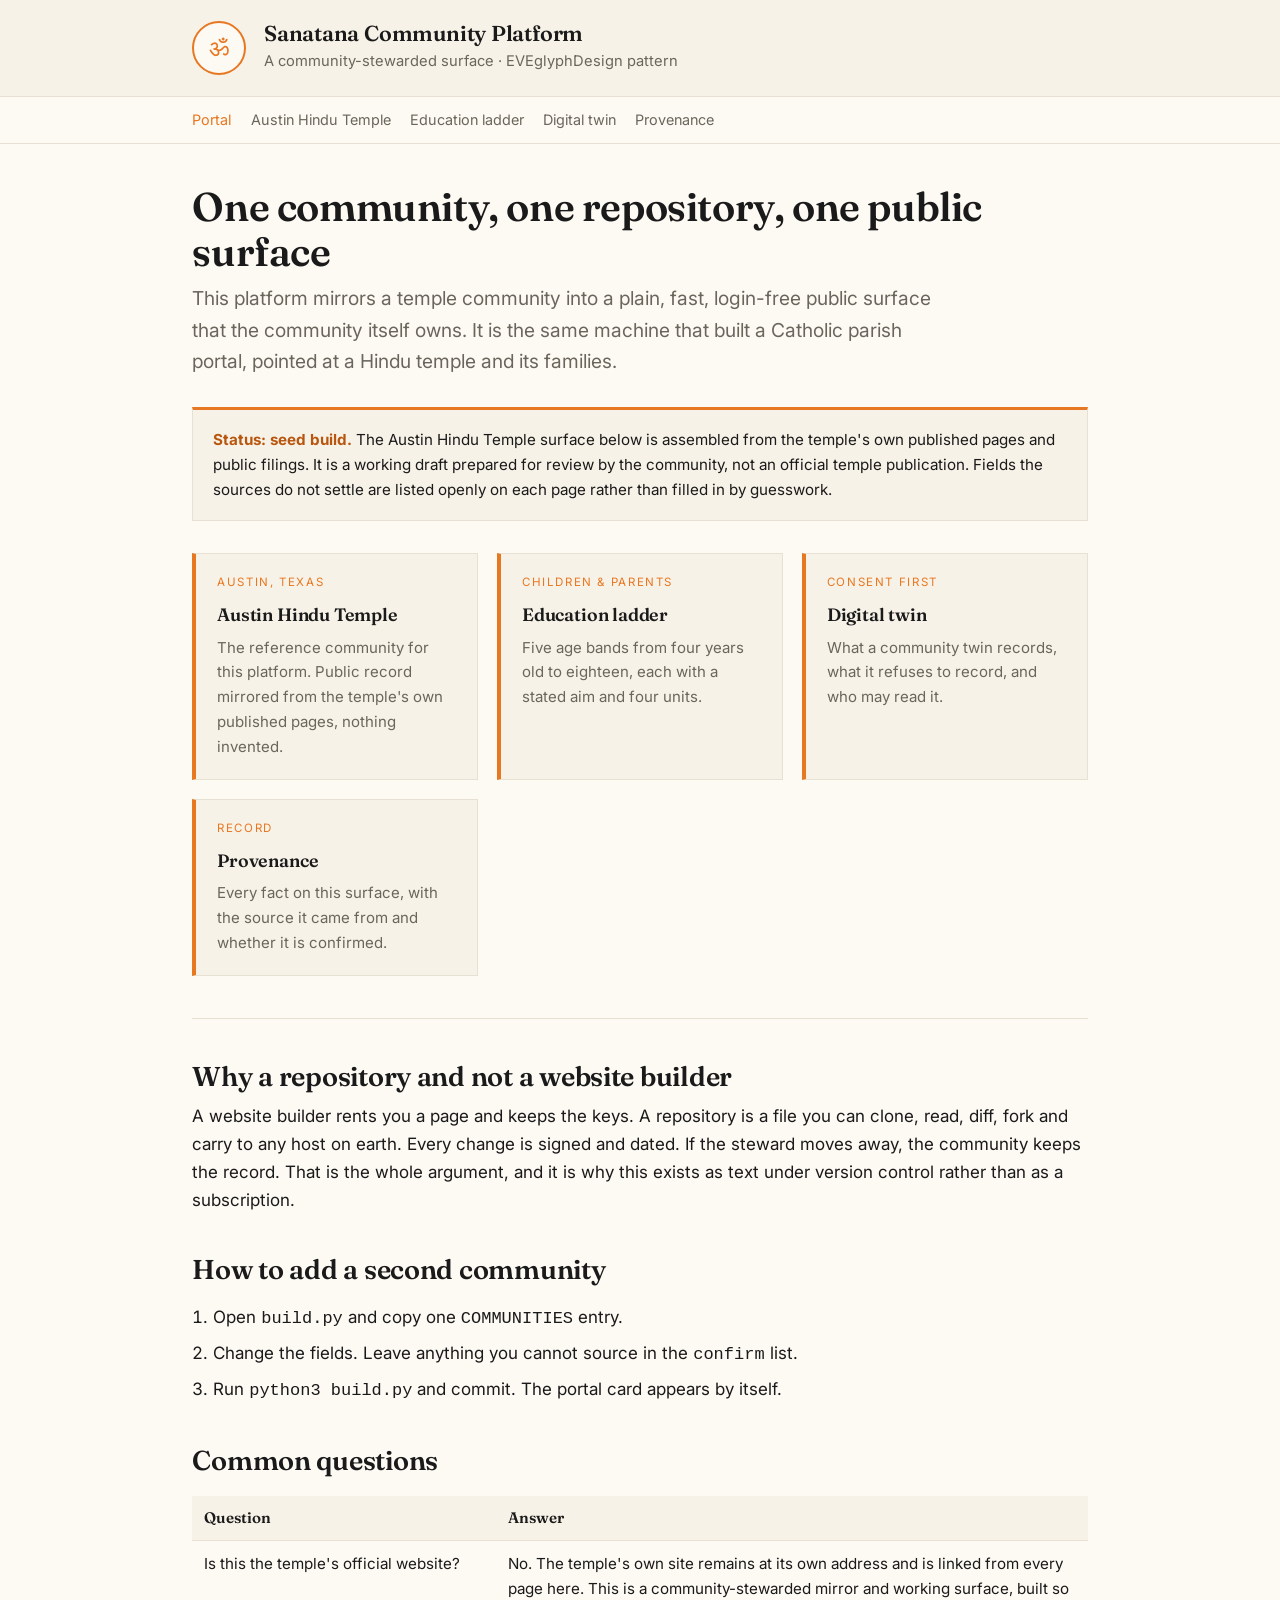
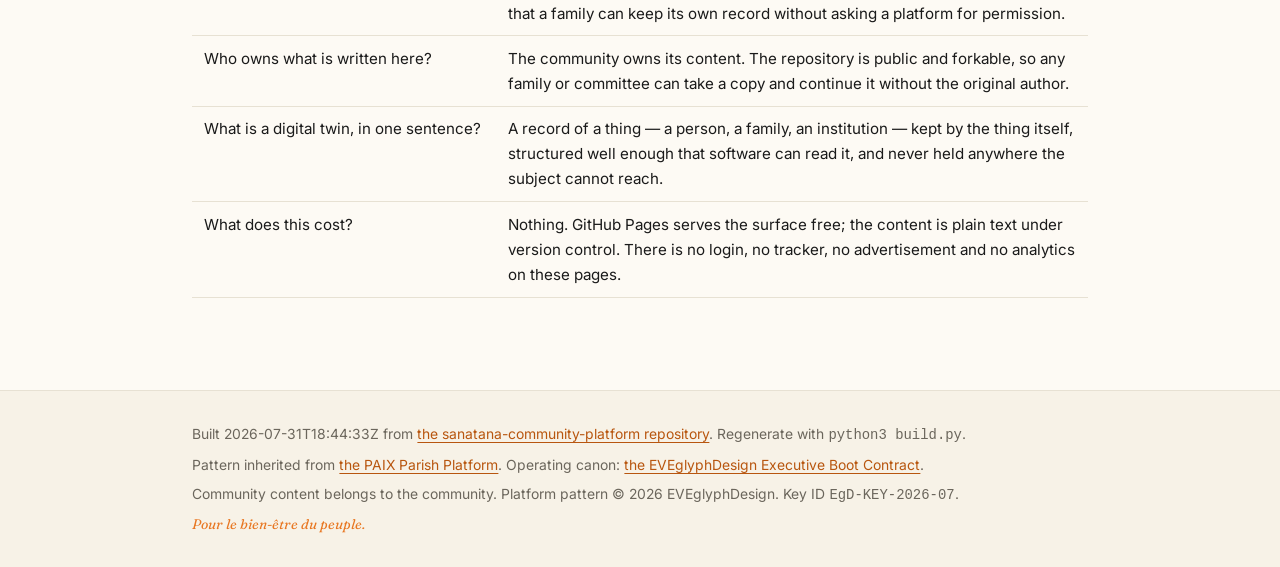
==== index.html @ 802705ab "Seed build: Sanatana Community Platform — Austin Hindu Temple reference surface, education ladder, d" ====
<!DOCTYPE html>
<html lang="en">
<head>
<meta charset="utf-8">
<meta name="viewport" content="width=device-width, initial-scale=1">
<title>Portal — Sanatana Community Platform</title>
<meta name="description" content="A community-stewarded public surface for temple communities.">
<link rel="preconnect" href="https://fonts.googleapis.com">
<link rel="preconnect" href="https://fonts.gstatic.com" crossorigin>
<link href="https://fonts.googleapis.com/css2?family=Fraunces:wght@400;600;700&amp;family=Inter:wght@400;500;600&amp;display=swap" rel="stylesheet">
<link rel="stylesheet" href="assets/style.css">
</head>
<body>
<header class="masthead">
  <div class="wrap">
    <div class="mark">&#2384;</div>
    <div>
      <h1>Sanatana Community Platform</h1>
      <p class="sub">A community-stewarded surface &middot; EVEglyphDesign pattern</p>
    </div>
  </div>
</header>
<nav class="bar">
  <div class="wrap">
      <a href="index.html" aria-current="page">Portal</a>
      <a href="austin-hindu-temple/index.html">Austin Hindu Temple</a>
      <a href="education/index.html">Education ladder</a>
      <a href="twin/index.html">Digital twin</a>
      <a href="provenance/index.html">Provenance</a>
  </div>
</nav>
<main>
  <div class="wrap">
    <h1>One community, one repository, one public surface</h1>
    <p class="lead">This platform mirrors a temple community into a plain, fast, login-free
    public surface that the community itself owns. It is the same machine that built a
    Catholic parish portal, pointed at a Hindu temple and its families.</p>

    <div class="note">
      <strong>Status: seed build.</strong> The Austin Hindu Temple surface below is assembled
      from the temple's own published pages and public filings. It is a working draft prepared
      for review by the community, not an official temple publication. Fields the sources do
      not settle are listed openly on each page rather than filled in by guesswork.
    </div>

    <div class="grid">
    <a class="card" href="austin-hindu-temple/index.html">
      <span class="kicker">Austin, Texas</span>
      <h3>Austin Hindu Temple</h3>
      <p>The reference community for this platform. Public record mirrored from the temple's own published pages, nothing invented.</p>
    </a>
    <a class="card" href="education/index.html">
      <span class="kicker">Children &amp; parents</span>
      <h3>Education ladder</h3>
      <p>Five age bands from four years old to eighteen, each with a stated aim and four units.</p>
    </a>
    <a class="card" href="twin/index.html">
      <span class="kicker">Consent first</span>
      <h3>Digital twin</h3>
      <p>What a community twin records, what it refuses to record, and who may read it.</p>
    </a>
    <a class="card" href="provenance/index.html">
      <span class="kicker">Record</span>
      <h3>Provenance</h3>
      <p>Every fact on this surface, with the source it came from and whether it is confirmed.</p>
    </a>
    </div>

    <hr class="rule">

    <h2>Why a repository and not a website builder</h2>
    <p>A website builder rents you a page and keeps the keys. A repository is a file you can
    clone, read, diff, fork and carry to any host on earth. Every change is signed and dated.
    If the steward moves away, the community keeps the record. That is the whole argument, and
    it is why this exists as text under version control rather than as a subscription.</p>

    <h2>How to add a second community</h2>
    <ol>
      <li>Open <code>build.py</code> and copy one <code>COMMUNITIES</code> entry.</li>
      <li>Change the fields. Leave anything you cannot source in the <code>confirm</code> list.</li>
      <li>Run <code>python3 build.py</code> and commit. The portal card appears by itself.</li>
    </ol>

    <h2>Common questions</h2>
    <table>
      <tr><th style="width:34%">Question</th><th>Answer</th></tr>
      <tr><td>Is this the temple's official website?</td><td>No. The temple's own site remains at its own address and is linked from every page here. This is a community-stewarded mirror and working surface, built so that a family can keep its own record without asking a platform for permission.</td></tr>
      <tr><td>Who owns what is written here?</td><td>The community owns its content. The repository is public and forkable, so any family or committee can take a copy and continue it without the original author.</td></tr>
      <tr><td>What is a digital twin, in one sentence?</td><td>A record of a thing — a person, a family, an institution — kept by the thing itself, structured well enough that software can read it, and never held anywhere the subject cannot reach.</td></tr>
      <tr><td>What does this cost?</td><td>Nothing. GitHub Pages serves the surface free; the content is plain text under version control. There is no login, no tracker, no advertisement and no analytics on these pages.</td></tr>
    </table>

  </div>
</main>
<footer class="foot">
  <div class="wrap">
    <p>Built 2026-07-31T18:44:33Z from <a href="https://github.com/EVEglyphDesign/sanatana-community-platform">the sanatana-community-platform repository</a>. Regenerate with <code>python3 build.py</code>.</p>
    <p>Pattern inherited from <a href="https://github.com/EVEglyphDesign/paix-parish-platform">the PAIX Parish Platform</a>. Operating canon: <a href="https://eveglyphdesign.github.io/eve-glyph-boot-contract/">the EVEglyphDesign Executive Boot Contract</a>.</p>
    <p>Community content belongs to the community. Platform pattern &copy; 2026 EVEglyphDesign. Key ID <code>EgD-KEY-2026-07</code>.</p>
    <p class="mark-line">Pour le bien-&ecirc;tre du peuple.</p>
  </div>
</footer>
</body>
</html>
---- assets/style.css ----
/* Sanatana Community Platform — EVEglyphDesign canon
   Palette, typography and spacing per EgD-BOOT-001 §4.
   Cream and orange. Fraunces display, Inter body. No teal, no navy-and-gold. */

:root {
  --cream: #fdfaf4;
  --cream-2: #f7f2e7;
  --ink: #1a1a1a;
  --line: #e7e1d3;
  --mute: #6b665c;
  --accent: #e87722;
}

* { box-sizing: border-box; }
html { scroll-behavior: smooth; }

body {
  margin: 0;
  background: var(--cream);
  color: var(--ink);
  font-family: 'Inter', -apple-system, BlinkMacSystemFont, 'Segoe UI', sans-serif;
  font-size: 17px;
  line-height: 1.65;
  -webkit-font-smoothing: antialiased;
}

h1, h2, h3, h4 {
  font-family: 'Fraunces', Georgia, 'Times New Roman', serif;
  font-weight: 600;
  letter-spacing: -0.01em;
  color: var(--ink);
  margin-top: 0;
}
h1 { font-size: 2.5rem; line-height: 1.12; margin-bottom: 0.5rem; }
h2 { font-size: 1.7rem; line-height: 1.2; margin: 2.4rem 0 0.6rem; }
h3 { font-size: 1.2rem; margin: 1.6rem 0 0.4rem; }

p { margin: 0 0 1rem; }
a { color: #b8560f; text-decoration: underline; text-decoration-thickness: 1px; text-underline-offset: 3px; }
a:hover { color: var(--accent); }

.wrap { max-width: 940px; margin: 0 auto; padding: 0 1.4rem; }

/* Header */
.masthead {
  background: var(--cream-2);
  border-bottom: 1px solid var(--line);
}
.masthead .wrap {
  display: flex; align-items: center; gap: 1.1rem;
  padding-top: 1.3rem; padding-bottom: 1.3rem;
}
.mark {
  width: 54px; height: 54px; flex: 0 0 54px;
  border: 2px solid var(--accent); border-radius: 50%;
  display: grid; place-items: center;
  font-family: 'Fraunces', Georgia, serif; font-size: 1.5rem; color: var(--accent);
  background: var(--cream);
}
.masthead h1 { font-size: 1.35rem; margin: 0; }
.masthead .sub { font-size: 0.92rem; color: var(--mute); margin: 0.15rem 0 0; }

nav.bar { background: var(--cream); border-bottom: 1px solid var(--line); }
nav.bar .wrap { display: flex; flex-wrap: wrap; gap: 1.2rem; padding: 0.7rem 1.4rem; }
nav.bar a { font-size: 0.9rem; text-decoration: none; color: var(--mute); }
nav.bar a:hover, nav.bar a[aria-current="page"] { color: var(--accent); }

main { padding: 2.6rem 0 4rem; }

.lead { font-size: 1.2rem; color: var(--mute); max-width: 40em; }
.rule { height: 1px; background: var(--line); border: 0; margin: 2.6rem 0; }

/* Cards */
.grid {
  display: grid;
  grid-template-columns: repeat(auto-fit, minmax(270px, 1fr));
  gap: 1.2rem;
  margin: 2rem 0;
}
.card {
  background: var(--cream-2);
  border: 1px solid var(--line);
  border-left: 4px solid var(--accent);
  padding: 1.2rem 1.3rem;
  text-decoration: none; color: var(--ink);
  display: block;
}
.card:hover { background: #f3ecdc; }
.card h3 { margin: 0 0 0.35rem; font-size: 1.12rem; }
.card p { margin: 0; font-size: 0.94rem; color: var(--mute); }
.card .kicker {
  display: block; font-size: 0.72rem; letter-spacing: 0.14em;
  text-transform: uppercase; color: var(--accent); margin-bottom: 0.5rem;
}

/* Tables */
table { width: 100%; border-collapse: collapse; margin: 1.2rem 0 1.8rem; font-size: 0.95rem; }
th, td { text-align: left; padding: 0.6rem 0.7rem; border-bottom: 1px solid var(--line); vertical-align: top; }
th { font-family: 'Fraunces', Georgia, serif; font-weight: 600; background: var(--cream-2); }

/* Callout */
.note {
  background: var(--cream-2);
  border: 1px solid var(--line);
  border-top: 3px solid var(--accent);
  padding: 1.1rem 1.2rem;
  margin: 1.8rem 0;
  font-size: 0.95rem;
}
.note strong { color: #b8560f; }

.term { font-style: italic; }
ul, ol { padding-left: 1.3rem; }
li { margin-bottom: 0.4rem; }

footer.foot {
  background: var(--cream-2);
  border-top: 1px solid var(--line);
  padding: 2rem 0;
  font-size: 0.87rem;
  color: var(--mute);
}
footer.foot .wrap > p { margin: 0 0 0.4rem; }
.mark-line { font-family: 'Fraunces', Georgia, serif; font-style: italic; color: var(--accent); }

@media (max-width: 620px) {
  h1 { font-size: 2rem; }
  body { font-size: 16px; }
}
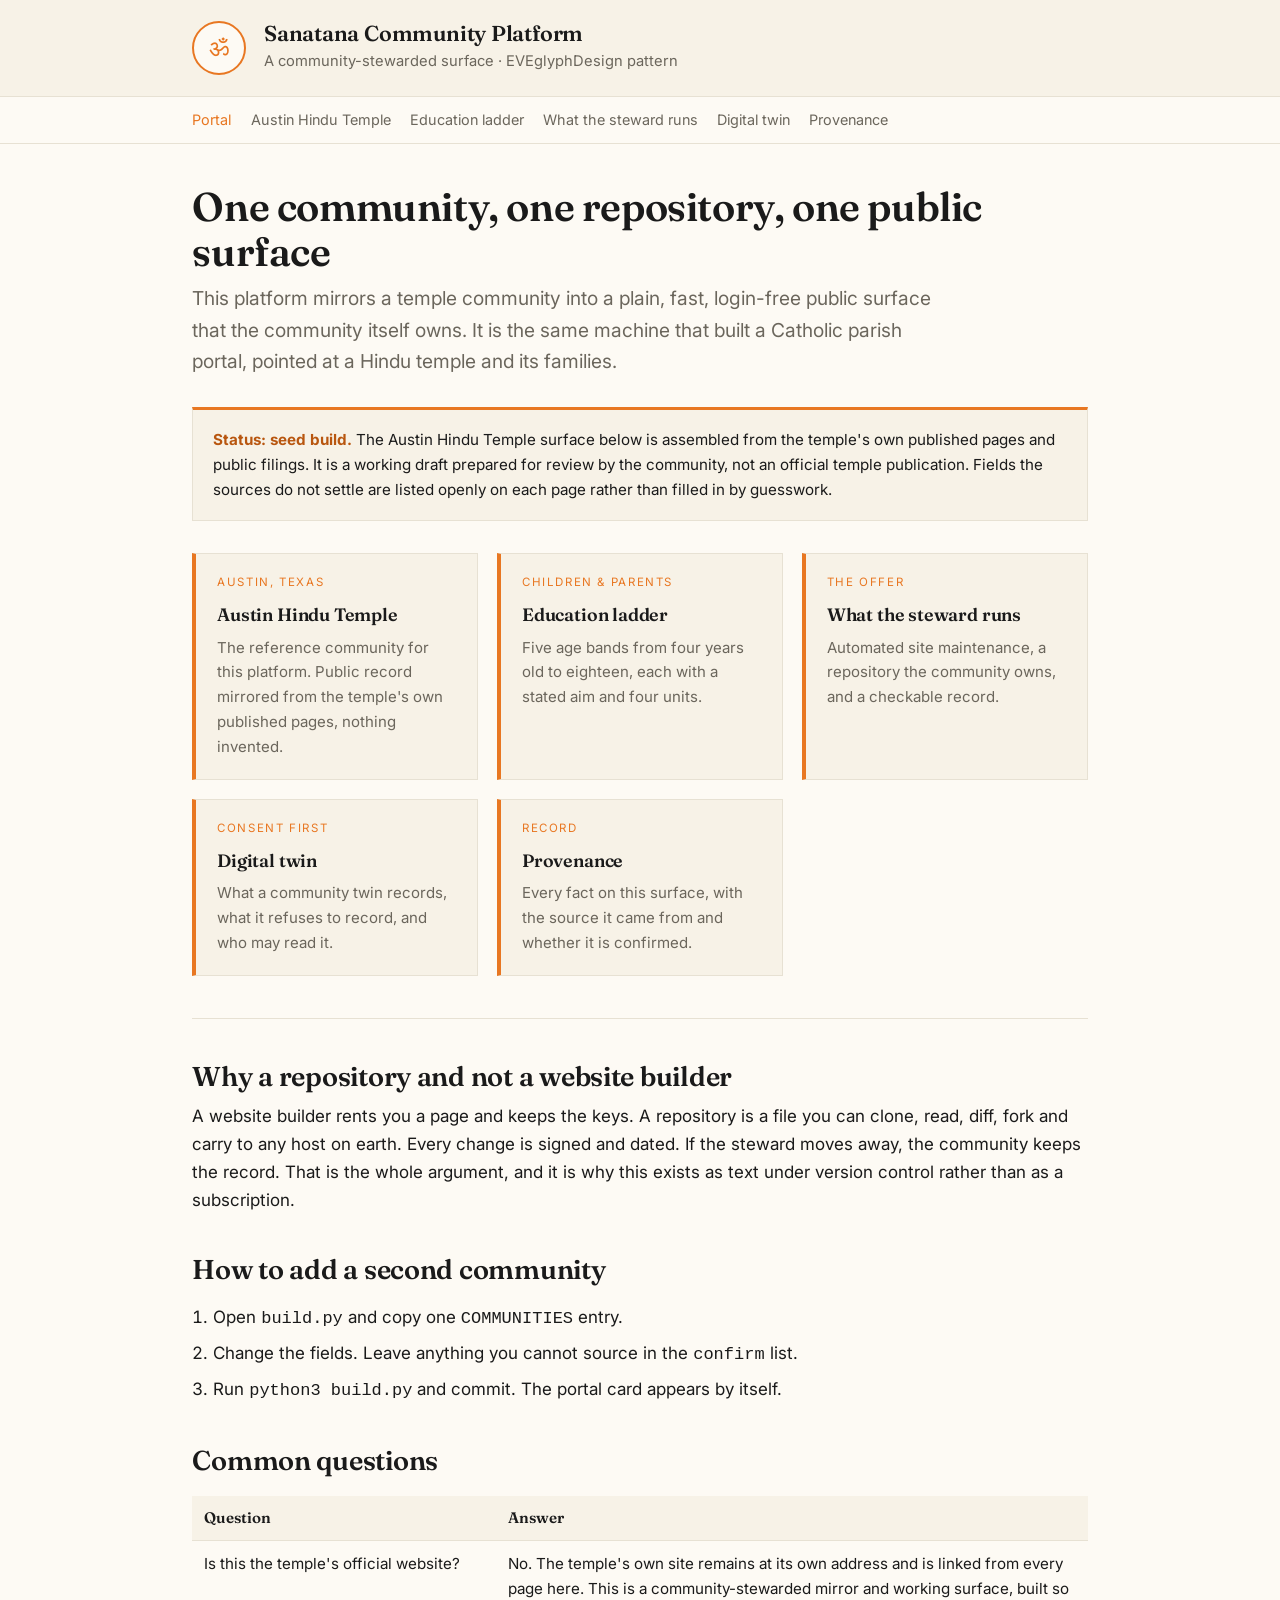
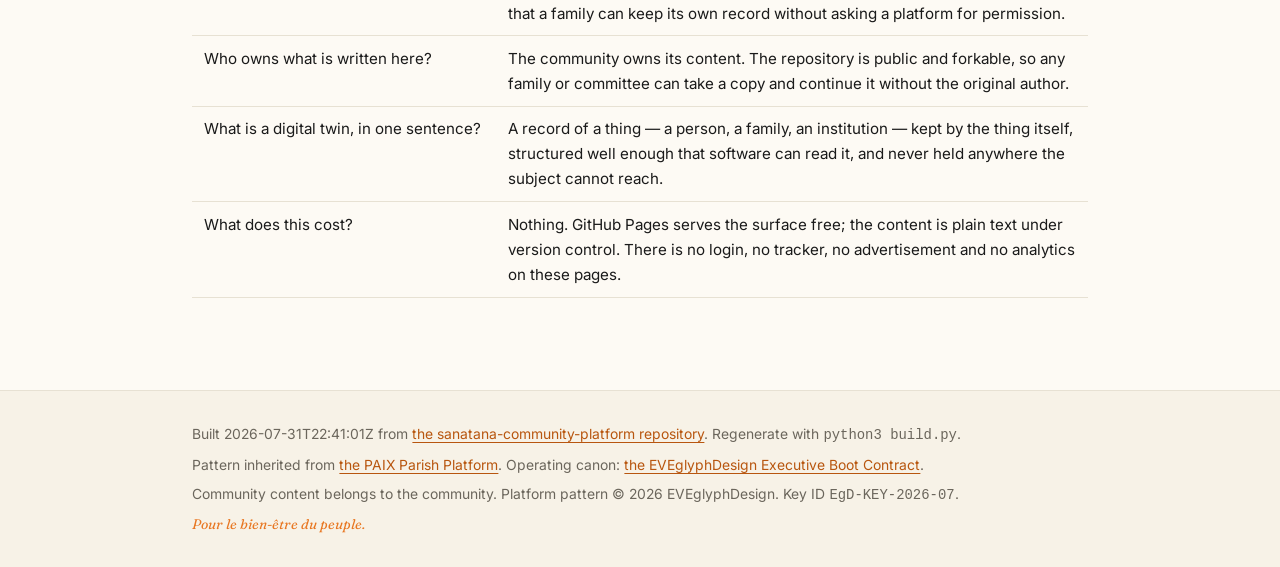
==== commit 4b146d5e: "Add steward offer outline page and bilingual temple office letter PDF (EgD-SCP-002)" ====
--- a/index.html
+++ b/index.html
@@ -25,6 +25,7 @@
       <a href="index.html" aria-current="page">Portal</a>
       <a href="austin-hindu-temple/index.html">Austin Hindu Temple</a>
       <a href="education/index.html">Education ladder</a>
+      <a href="offer/index.html">What the steward runs</a>
       <a href="twin/index.html">Digital twin</a>
       <a href="provenance/index.html">Provenance</a>
   </div>
@@ -53,6 +54,11 @@
       <span class="kicker">Children &amp; parents</span>
       <h3>Education ladder</h3>
       <p>Five age bands from four years old to eighteen, each with a stated aim and four units.</p>
+    </a>
+    <a class="card" href="offer/index.html">
+      <span class="kicker">The offer</span>
+      <h3>What the steward runs</h3>
+      <p>Automated site maintenance, a repository the community owns, and a checkable record.</p>
     </a>
     <a class="card" href="twin/index.html">
       <span class="kicker">Consent first</span>
@@ -94,7 +100,7 @@
 </main>
 <footer class="foot">
   <div class="wrap">
-    <p>Built 2026-07-31T18:44:33Z from <a href="https://github.com/EVEglyphDesign/sanatana-community-platform">the sanatana-community-platform repository</a>. Regenerate with <code>python3 build.py</code>.</p>
+    <p>Built 2026-07-31T22:41:01Z from <a href="https://github.com/EVEglyphDesign/sanatana-community-platform">the sanatana-community-platform repository</a>. Regenerate with <code>python3 build.py</code>.</p>
     <p>Pattern inherited from <a href="https://github.com/EVEglyphDesign/paix-parish-platform">the PAIX Parish Platform</a>. Operating canon: <a href="https://eveglyphdesign.github.io/eve-glyph-boot-contract/">the EVEglyphDesign Executive Boot Contract</a>.</p>
     <p>Community content belongs to the community. Platform pattern &copy; 2026 EVEglyphDesign. Key ID <code>EgD-KEY-2026-07</code>.</p>
     <p class="mark-line">Pour le bien-&ecirc;tre du peuple.</p>
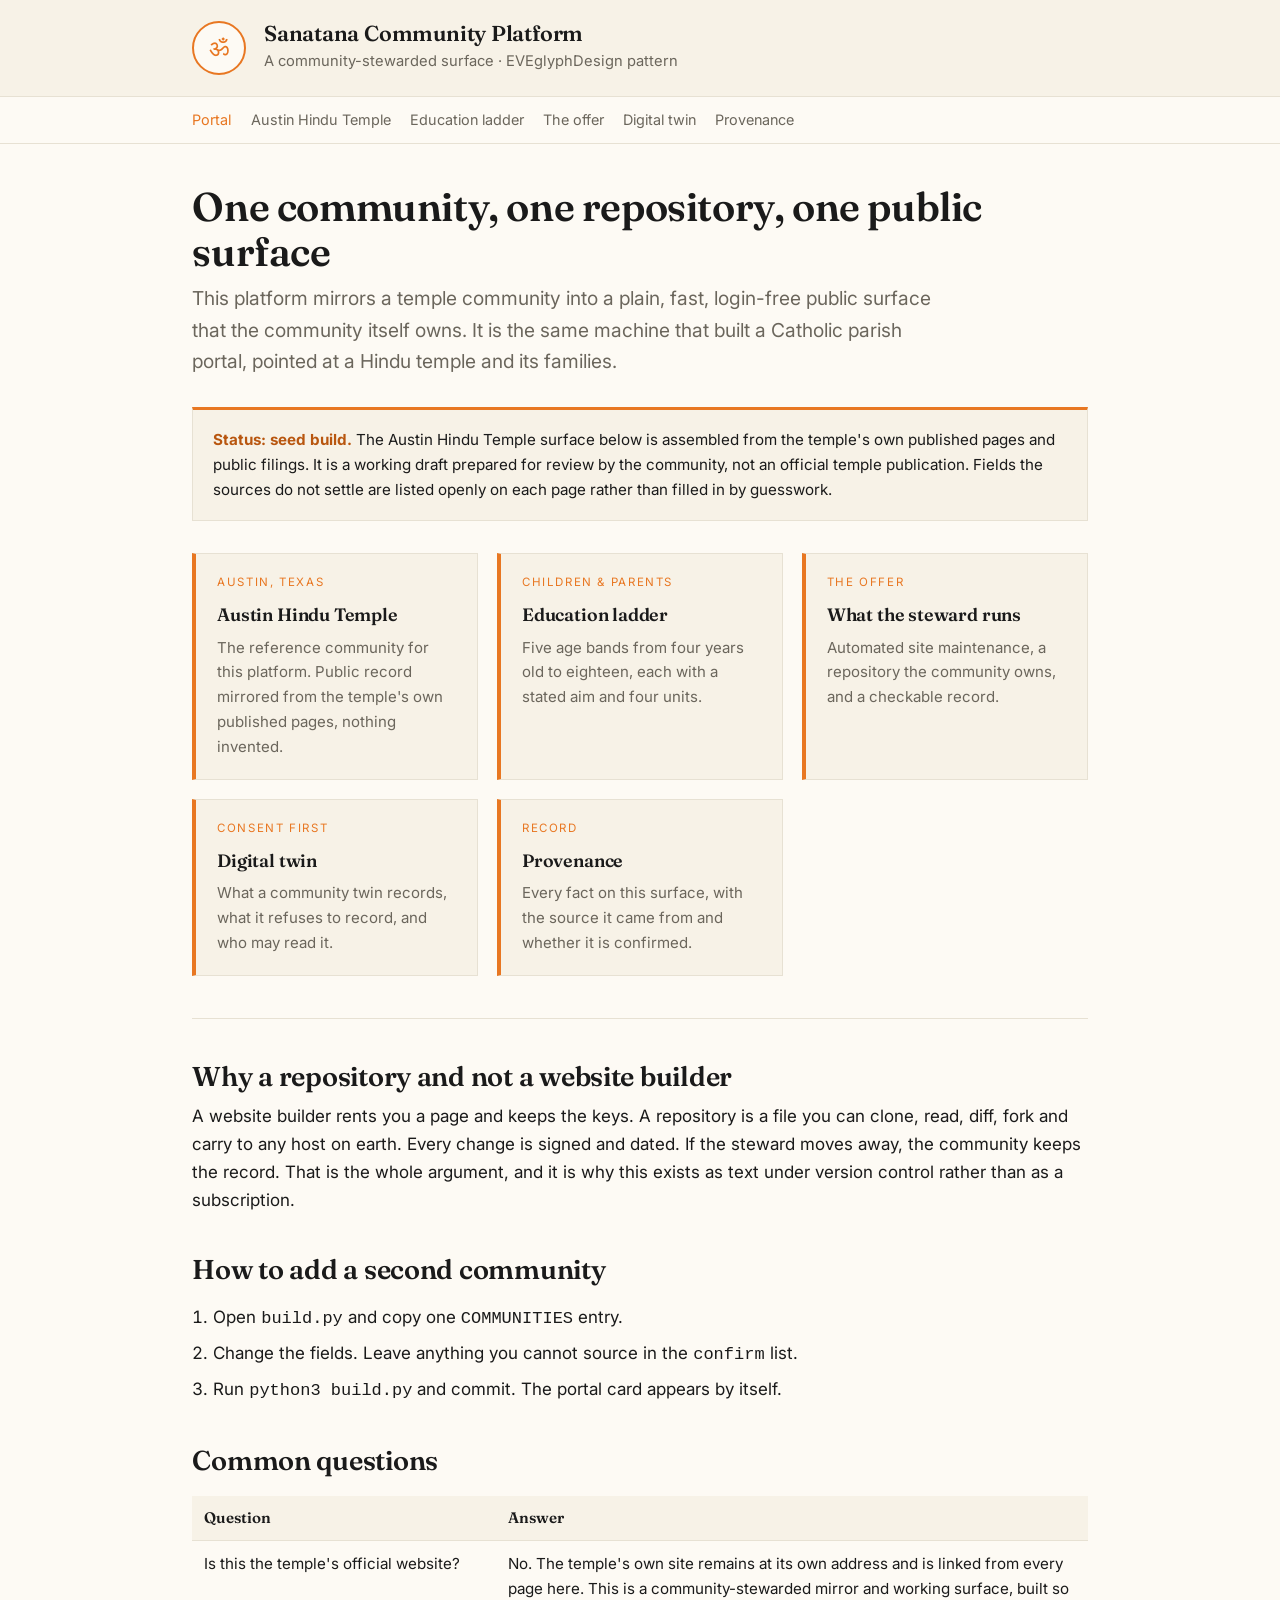
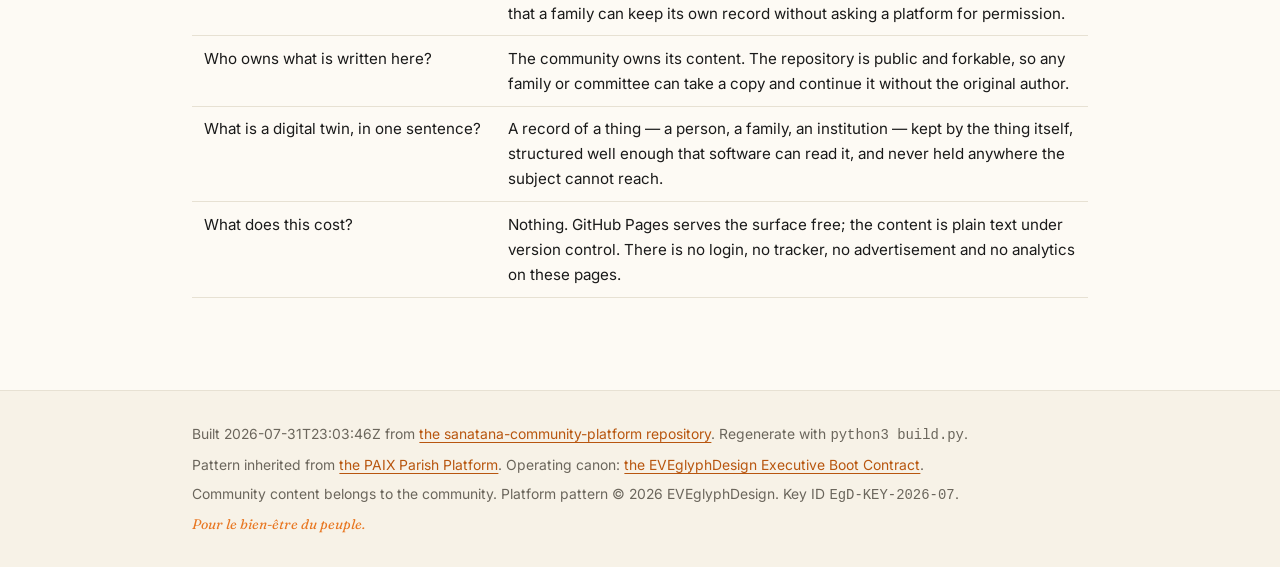
==== commit b58bf4b4: "Game-first outreach: rewrite offer outline and temple letter (2 pages, EN+TE)" ====
--- a/index.html
+++ b/index.html
@@ -25,7 +25,7 @@
       <a href="index.html" aria-current="page">Portal</a>
       <a href="austin-hindu-temple/index.html">Austin Hindu Temple</a>
       <a href="education/index.html">Education ladder</a>
-      <a href="offer/index.html">What the steward runs</a>
+      <a href="offer/index.html">The offer</a>
       <a href="twin/index.html">Digital twin</a>
       <a href="provenance/index.html">Provenance</a>
   </div>
@@ -100,7 +100,7 @@
 </main>
 <footer class="foot">
   <div class="wrap">
-    <p>Built 2026-07-31T22:41:01Z from <a href="https://github.com/EVEglyphDesign/sanatana-community-platform">the sanatana-community-platform repository</a>. Regenerate with <code>python3 build.py</code>.</p>
+    <p>Built 2026-07-31T23:03:46Z from <a href="https://github.com/EVEglyphDesign/sanatana-community-platform">the sanatana-community-platform repository</a>. Regenerate with <code>python3 build.py</code>.</p>
     <p>Pattern inherited from <a href="https://github.com/EVEglyphDesign/paix-parish-platform">the PAIX Parish Platform</a>. Operating canon: <a href="https://eveglyphdesign.github.io/eve-glyph-boot-contract/">the EVEglyphDesign Executive Boot Contract</a>.</p>
     <p>Community content belongs to the community. Platform pattern &copy; 2026 EVEglyphDesign. Key ID <code>EgD-KEY-2026-07</code>.</p>
     <p class="mark-line">Pour le bien-&ecirc;tre du peuple.</p>
